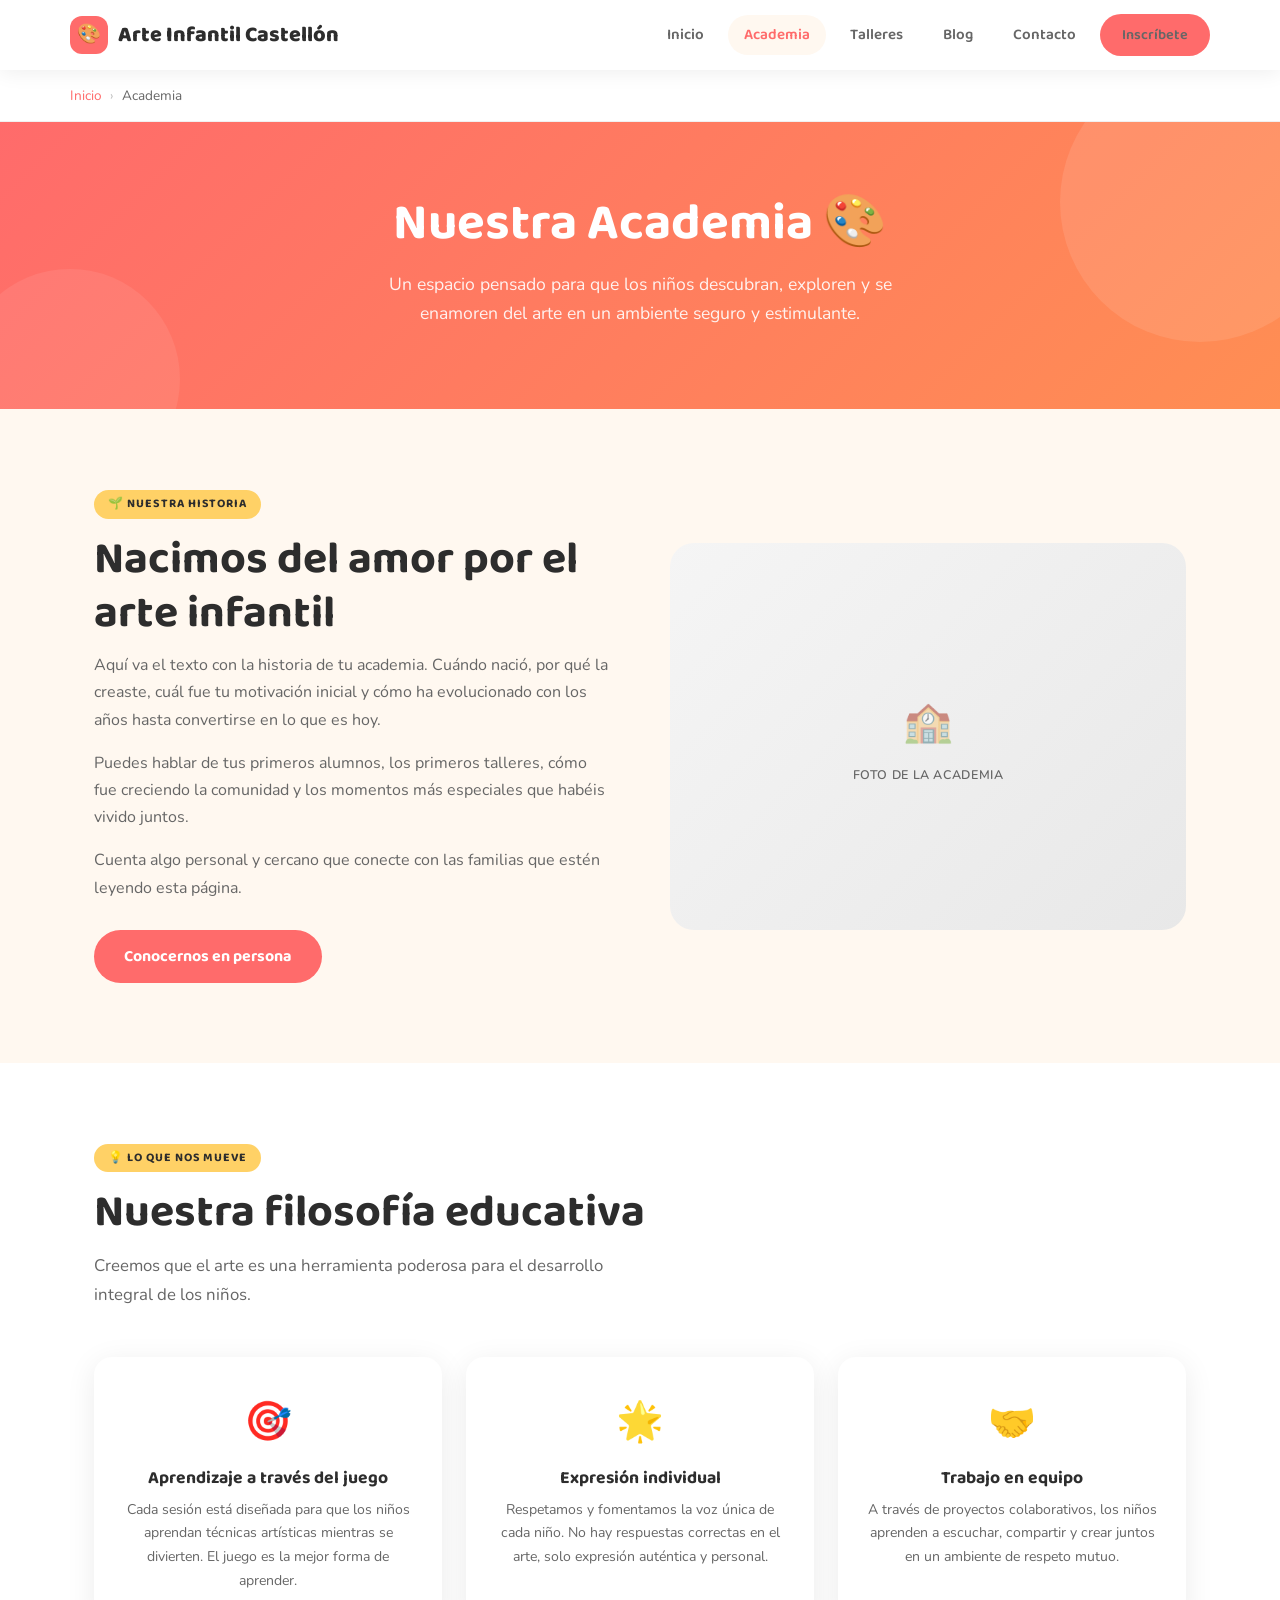
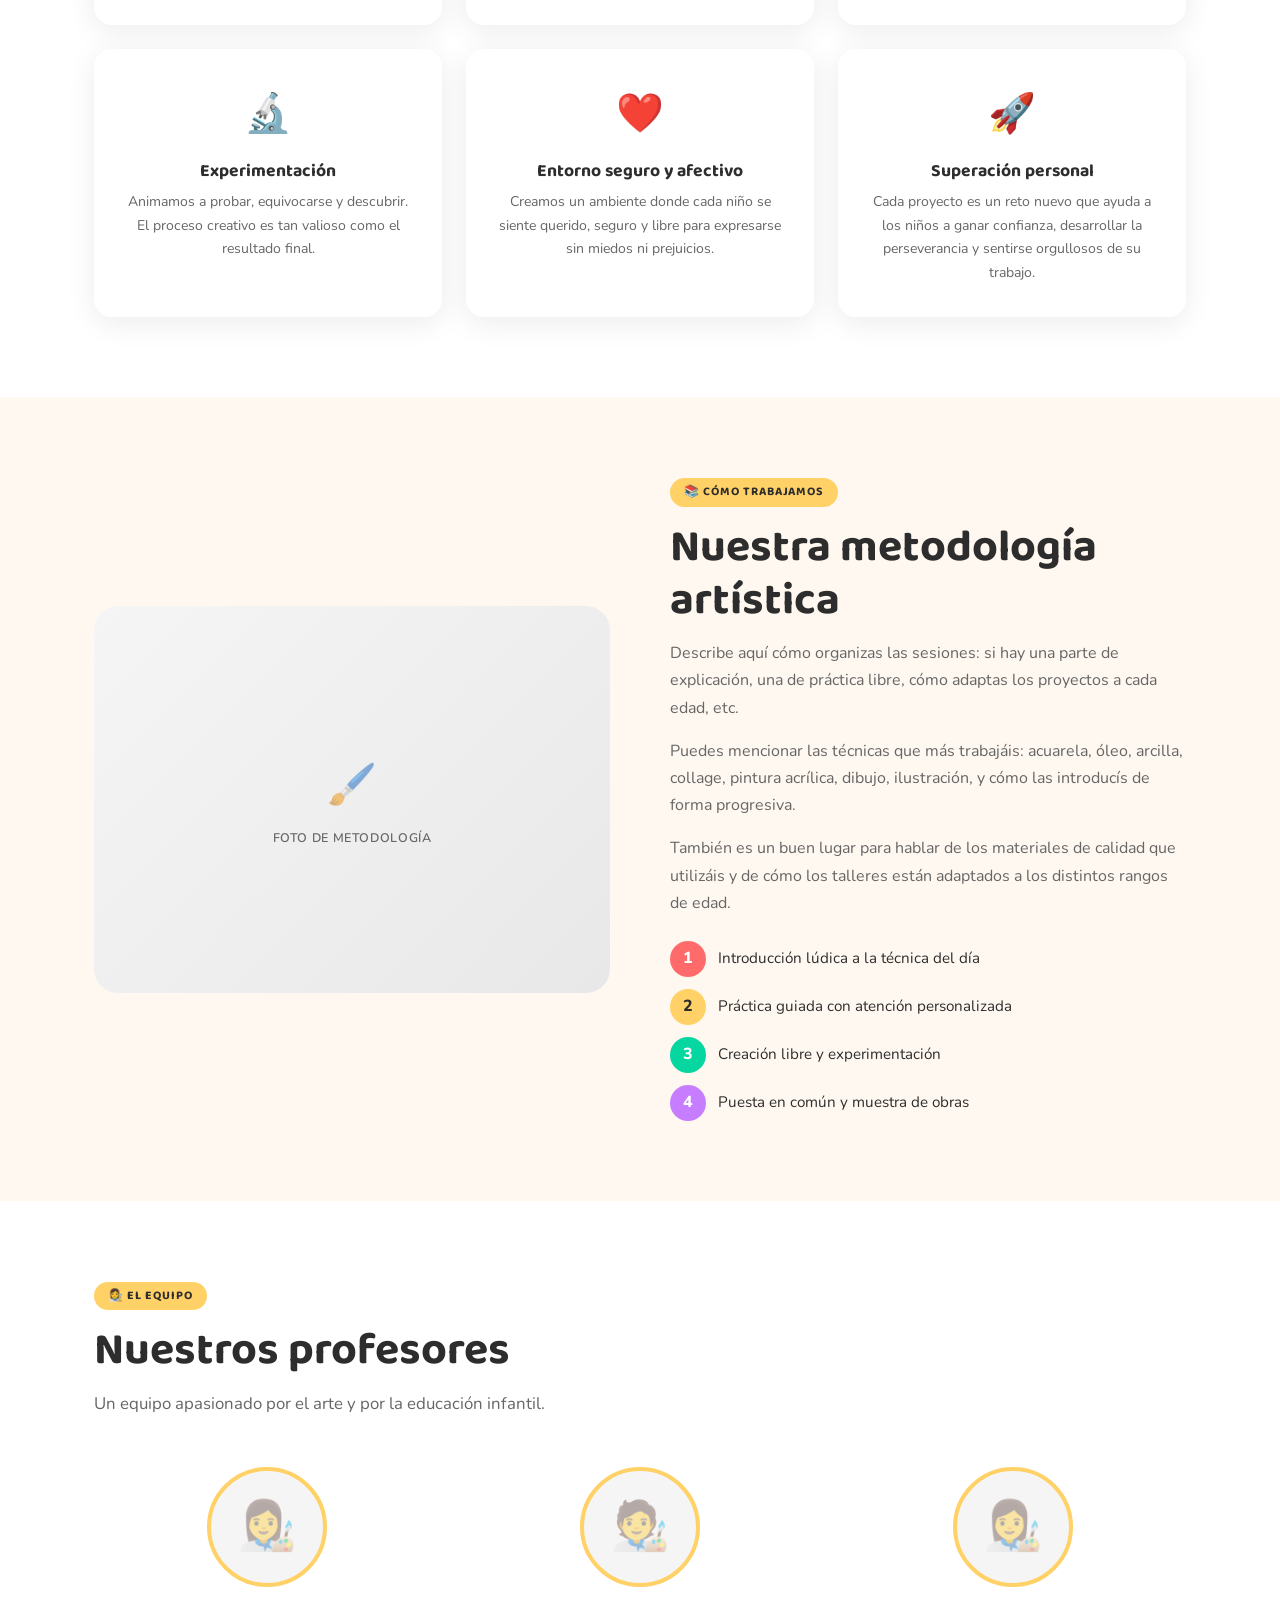
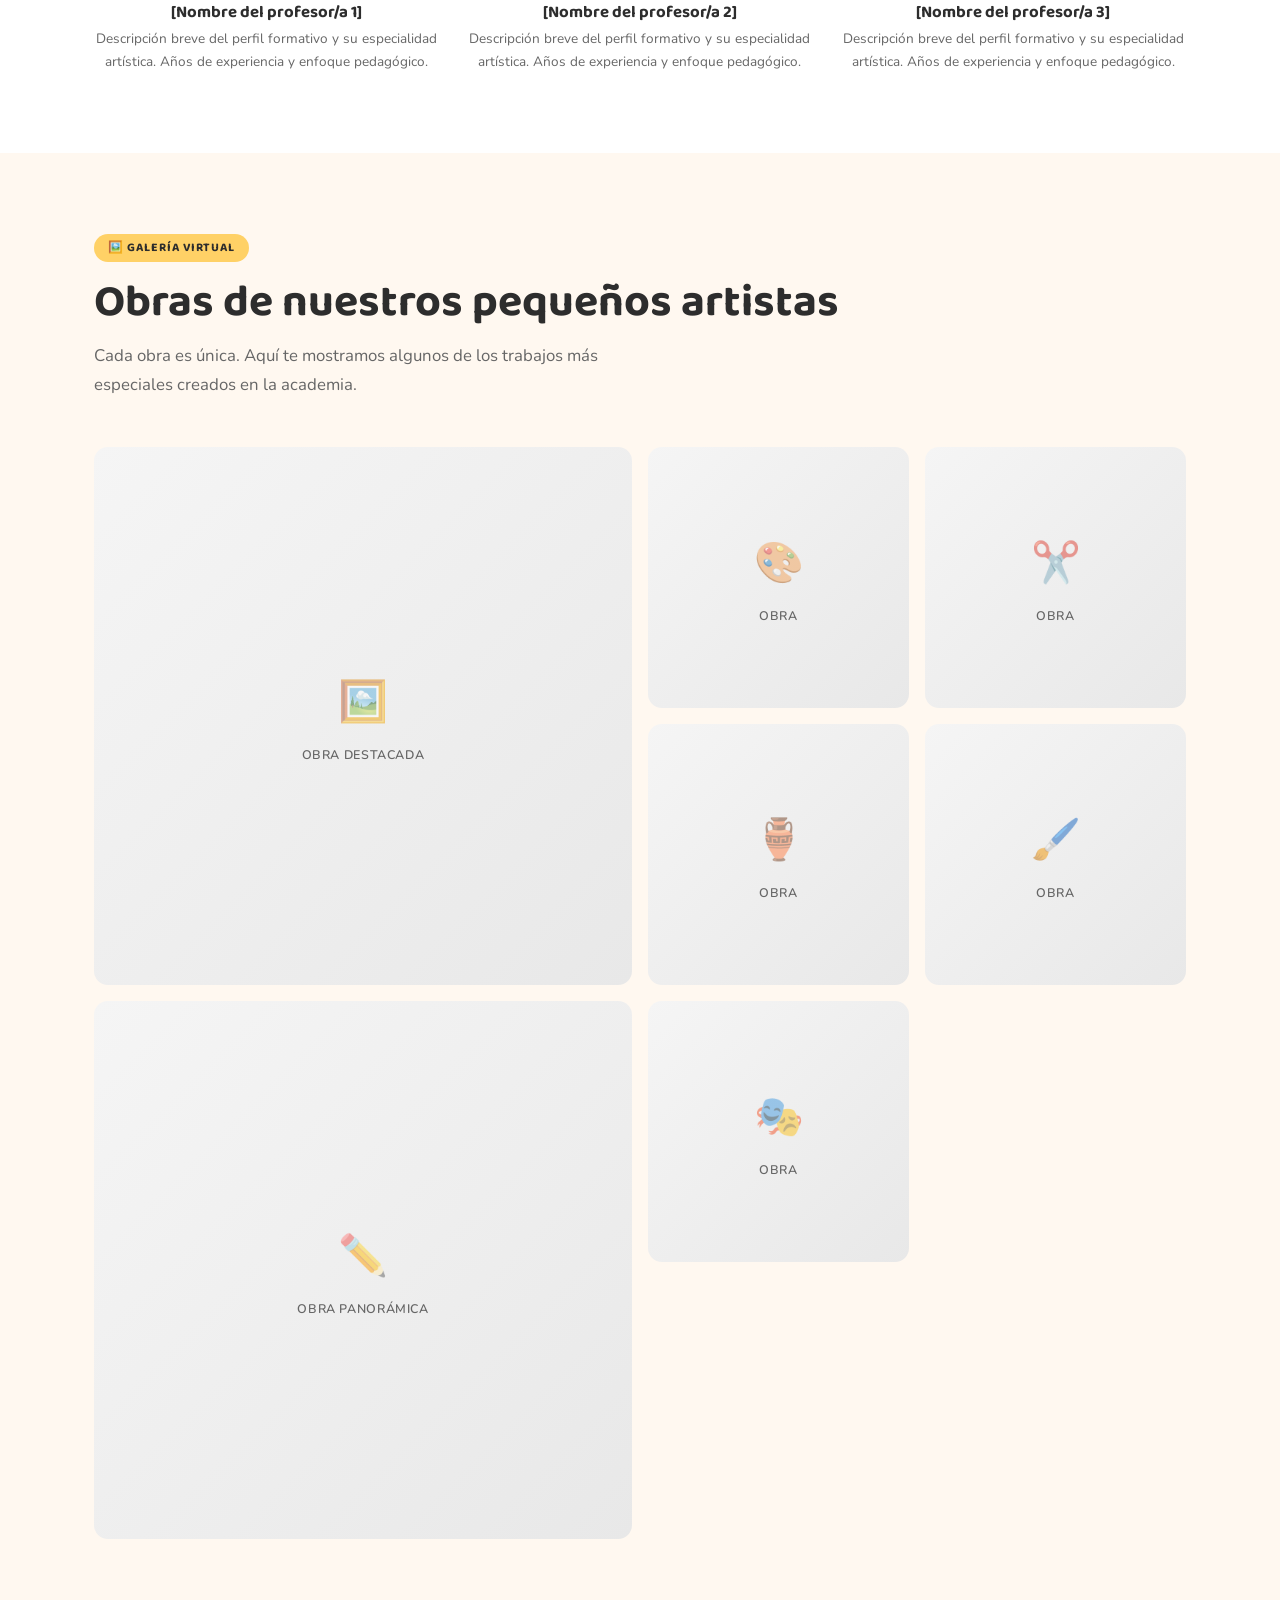
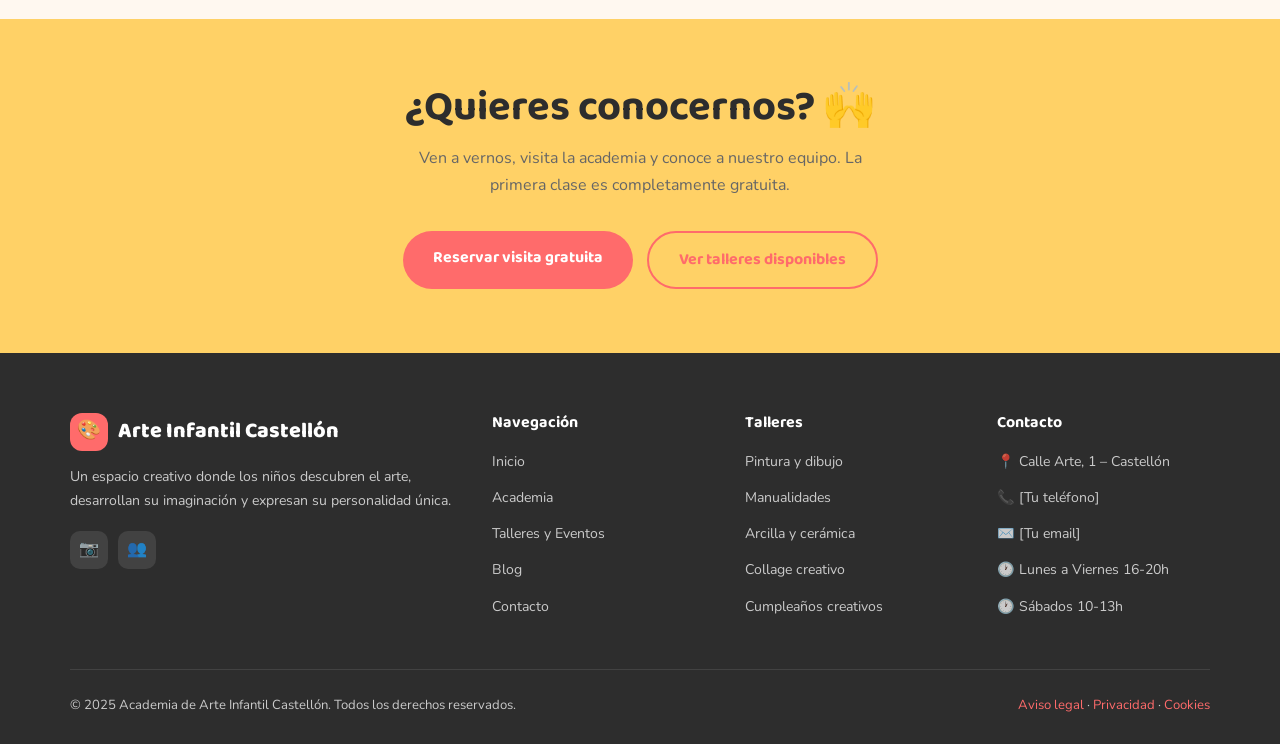
==== academia.html @ 34dccd37 "Primer commit" ====
<!DOCTYPE html>
<html lang="es">
<head>
  <meta charset="UTF-8" />
  <meta name="viewport" content="width=device-width, initial-scale=1.0" />
  <title>La Academia – Arte Infantil Castellón</title>
  <meta name="description" content="Conoce nuestra academia de arte infantil en Castellón. Historia, metodología, profesorado y galería de obras." />
  <link rel="stylesheet" href="styles.css" />
</head>
<body>

  <!-- ── NAVBAR ── -->
  <nav class="navbar">
    <div class="nav-inner">
      <a href="index.html" class="nav-logo">
        <div class="logo-icon">🎨</div>
        <span>Arte Infantil Castellón</span>
      </a>
      <ul class="nav-links" id="navLinks">
        <li><a href="index.html">Inicio</a></li>
        <li><a href="academia.html" class="active">Academia</a></li>
        <li><a href="talleres.html">Talleres</a></li>
        <li><a href="blog.html">Blog</a></li>
        <li><a href="contacto.html">Contacto</a></li>
        <li><a href="contacto.html" class="btn btn-primary">Inscríbete</a></li>
      </ul>
      <button class="nav-toggle" id="navToggle" aria-label="Abrir menú">
        <span></span><span></span><span></span>
      </button>
    </div>
  </nav>

  <!-- ── BREADCRUMBS ── -->
  <div class="breadcrumbs">
    <div class="breadcrumbs-inner">
      <a href="index.html">Inicio</a>
      <span class="sep">›</span>
      <span>Academia</span>
    </div>
  </div>

  <!-- ── PAGE HERO ── -->
  <section class="page-hero">
    <h1>Nuestra Academia 🎨</h1>
    <p>Un espacio pensado para que los niños descubran, exploren y se enamoren del arte en un ambiente seguro y estimulante.</p>
  </section>

  <!-- ── HISTORIA ── -->
  <section class="section">
    <div class="container">
      <div style="display:grid;grid-template-columns:1fr 1fr;gap:60px;align-items:center;">
        <div>
          <span class="tag">🌱 Nuestra historia</span>
          <h2 class="section-title">Nacimos del amor por el arte infantil</h2>
          <p style="color:var(--mid);margin-bottom:16px;">
            Aquí va el texto con la historia de tu academia. Cuándo nació, por qué la creaste, cuál fue tu motivación inicial y cómo ha evolucionado con los años hasta convertirse en lo que es hoy.
          </p>
          <p style="color:var(--mid);margin-bottom:16px;">
            Puedes hablar de tus primeros alumnos, los primeros talleres, cómo fue creciendo la comunidad y los momentos más especiales que habéis vivido juntos.
          </p>
          <p style="color:var(--mid);margin-bottom:28px;">
            Cuenta algo personal y cercano que conecte con las familias que estén leyendo esta página.
          </p>
          <a href="contacto.html" class="btn btn-primary">Conocernos en persona</a>
        </div>
        <div>
          <div style="border-radius:24px;overflow:hidden;aspect-ratio:4/3;">
            <div class="img-placeholder" style="min-height:100%;"><span class="ph-icon">🏫</span><p>Foto de la academia</p></div>
          </div>
        </div>
      </div>
    </div>
  </section>

  <!-- ── VALORES ── -->
  <section class="section" style="background:var(--white);">
    <div class="container">
      <span class="tag">💡 Lo que nos mueve</span>
      <h2 class="section-title">Nuestra filosofía educativa</h2>
      <p class="section-subtitle">Creemos que el arte es una herramienta poderosa para el desarrollo integral de los niños.</p>
      <div class="values-grid">
        <div class="value-card">
          <div class="value-icon">🎯</div>
          <h3>Aprendizaje a través del juego</h3>
          <p>Cada sesión está diseñada para que los niños aprendan técnicas artísticas mientras se divierten. El juego es la mejor forma de aprender.</p>
        </div>
        <div class="value-card">
          <div class="value-icon">🌟</div>
          <h3>Expresión individual</h3>
          <p>Respetamos y fomentamos la voz única de cada niño. No hay respuestas correctas en el arte, solo expresión auténtica y personal.</p>
        </div>
        <div class="value-card">
          <div class="value-icon">🤝</div>
          <h3>Trabajo en equipo</h3>
          <p>A través de proyectos colaborativos, los niños aprenden a escuchar, compartir y crear juntos en un ambiente de respeto mutuo.</p>
        </div>
        <div class="value-card">
          <div class="value-icon">🔬</div>
          <h3>Experimentación</h3>
          <p>Animamos a probar, equivocarse y descubrir. El proceso creativo es tan valioso como el resultado final.</p>
        </div>
        <div class="value-card">
          <div class="value-icon">❤️</div>
          <h3>Entorno seguro y afectivo</h3>
          <p>Creamos un ambiente donde cada niño se siente querido, seguro y libre para expresarse sin miedos ni prejuicios.</p>
        </div>
        <div class="value-card">
          <div class="value-icon">🚀</div>
          <h3>Superación personal</h3>
          <p>Cada proyecto es un reto nuevo que ayuda a los niños a ganar confianza, desarrollar la perseverancia y sentirse orgullosos de su trabajo.</p>
        </div>
      </div>
    </div>
  </section>

  <!-- ── METODOLOGÍA ── -->
  <section class="section">
    <div class="container">
      <div style="display:grid;grid-template-columns:1fr 1fr;gap:60px;align-items:center;">
        <div>
          <div style="border-radius:24px;overflow:hidden;aspect-ratio:4/3;">
            <div class="img-placeholder" style="min-height:100%;"><span class="ph-icon">🖌️</span><p>Foto de metodología</p></div>
          </div>
        </div>
        <div>
          <span class="tag">📚 Cómo trabajamos</span>
          <h2 class="section-title">Nuestra metodología artística</h2>
          <p style="color:var(--mid);margin-bottom:16px;">
            Describe aquí cómo organizas las sesiones: si hay una parte de explicación, una de práctica libre, cómo adaptas los proyectos a cada edad, etc.
          </p>
          <p style="color:var(--mid);margin-bottom:16px;">
            Puedes mencionar las técnicas que más trabajáis: acuarela, óleo, arcilla, collage, pintura acrílica, dibujo, ilustración, y cómo las introducís de forma progresiva.
          </p>
          <p style="color:var(--mid);margin-bottom:24px;">
            También es un buen lugar para hablar de los materiales de calidad que utilizáis y de cómo los talleres están adaptados a los distintos rangos de edad.
          </p>
          <div style="display:flex;flex-direction:column;gap:12px;">
            <div style="display:flex;align-items:center;gap:12px;">
              <span style="width:36px;height:36px;background:var(--coral);color:white;border-radius:50%;display:flex;align-items:center;justify-content:center;font-weight:800;flex-shrink:0;">1</span>
              <span style="font-size:0.95rem;">Introducción lúdica a la técnica del día</span>
            </div>
            <div style="display:flex;align-items:center;gap:12px;">
              <span style="width:36px;height:36px;background:var(--yellow);color:var(--dark);border-radius:50%;display:flex;align-items:center;justify-content:center;font-weight:800;flex-shrink:0;">2</span>
              <span style="font-size:0.95rem;">Práctica guiada con atención personalizada</span>
            </div>
            <div style="display:flex;align-items:center;gap:12px;">
              <span style="width:36px;height:36px;background:var(--mint);color:white;border-radius:50%;display:flex;align-items:center;justify-content:center;font-weight:800;flex-shrink:0;">3</span>
              <span style="font-size:0.95rem;">Creación libre y experimentación</span>
            </div>
            <div style="display:flex;align-items:center;gap:12px;">
              <span style="width:36px;height:36px;background:var(--lavender);color:white;border-radius:50%;display:flex;align-items:center;justify-content:center;font-weight:800;flex-shrink:0;">4</span>
              <span style="font-size:0.95rem;">Puesta en común y muestra de obras</span>
            </div>
          </div>
        </div>
      </div>
    </div>
  </section>

  <!-- ── PROFESORADO ── -->
  <section class="section" style="background:var(--white);">
    <div class="container">
      <span class="tag">👩‍🎨 El equipo</span>
      <h2 class="section-title">Nuestros profesores</h2>
      <p class="section-subtitle">Un equipo apasionado por el arte y por la educación infantil.</p>
      <div class="team-grid">
        <div class="team-card">
          <div class="team-avatar">
            <span class="ph-icon">👩‍🎨</span>
          </div>
          <h3>[Nombre del profesor/a 1]</h3>
          <p>Descripción breve del perfil formativo y su especialidad artística. Años de experiencia y enfoque pedagógico.</p>
        </div>
        <div class="team-card">
          <div class="team-avatar">
            <span class="ph-icon">🧑‍🎨</span>
          </div>
          <h3>[Nombre del profesor/a 2]</h3>
          <p>Descripción breve del perfil formativo y su especialidad artística. Años de experiencia y enfoque pedagógico.</p>
        </div>
        <div class="team-card">
          <div class="team-avatar">
            <span class="ph-icon">👩‍🎨</span>
          </div>
          <h3>[Nombre del profesor/a 3]</h3>
          <p>Descripción breve del perfil formativo y su especialidad artística. Años de experiencia y enfoque pedagógico.</p>
        </div>
      </div>
    </div>
  </section>

  <!-- ── GALERÍA ── -->
  <section class="section" id="galeria">
    <div class="container">
      <span class="tag">🖼️ Galería virtual</span>
      <h2 class="section-title">Obras de nuestros pequeños artistas</h2>
      <p class="section-subtitle">Cada obra es única. Aquí te mostramos algunos de los trabajos más especiales creados en la academia.</p>
      <div class="gallery-grid">
        <div class="gallery-item wide tall">
          <div class="img-placeholder" style="min-height:100%;"><span class="ph-icon">🖼️</span><p>Obra destacada</p></div>
        </div>
        <div class="gallery-item">
          <div class="img-placeholder" style="min-height:100%;"><span class="ph-icon">🎨</span><p>Obra</p></div>
        </div>
        <div class="gallery-item">
          <div class="img-placeholder" style="min-height:100%;"><span class="ph-icon">✂️</span><p>Obra</p></div>
        </div>
        <div class="gallery-item">
          <div class="img-placeholder" style="min-height:100%;"><span class="ph-icon">🏺</span><p>Obra</p></div>
        </div>
        <div class="gallery-item">
          <div class="img-placeholder" style="min-height:100%;"><span class="ph-icon">🖌️</span><p>Obra</p></div>
        </div>
        <div class="gallery-item wide">
          <div class="img-placeholder" style="min-height:100%;"><span class="ph-icon">✏️</span><p>Obra panorámica</p></div>
        </div>
        <div class="gallery-item">
          <div class="img-placeholder" style="min-height:100%;"><span class="ph-icon">🎭</span><p>Obra</p></div>
        </div>
      </div>
    </div>
  </section>

  <!-- ── CTA BAND ── -->
  <section class="cta-band">
    <div class="container">
      <h2>¿Quieres conocernos? 🙌</h2>
      <p>Ven a vernos, visita la academia y conoce a nuestro equipo. La primera clase es completamente gratuita.</p>
      <div class="btn-group">
        <a href="contacto.html" class="btn btn-primary">Reservar visita gratuita</a>
        <a href="talleres.html" class="btn btn-outline">Ver talleres disponibles</a>
      </div>
    </div>
  </section>

  <!-- ── FOOTER ── -->
  <footer>
    <div class="footer-grid">
      <div class="footer-brand">
        <a href="index.html" class="nav-logo">
          <div class="logo-icon">🎨</div>
          <span>Arte Infantil Castellón</span>
        </a>
        <p>Un espacio creativo donde los niños descubren el arte, desarrollan su imaginación y expresan su personalidad única.</p>
        <div class="social-row">
          <a href="#" class="social-btn" aria-label="Instagram">📷</a>
          <a href="#" class="social-btn" aria-label="Facebook">👥</a>
        </div>
      </div>
      <div>
        <h5>Navegación</h5>
        <ul>
          <li><a href="index.html">Inicio</a></li>
          <li><a href="academia.html">Academia</a></li>
          <li><a href="talleres.html">Talleres y Eventos</a></li>
          <li><a href="blog.html">Blog</a></li>
          <li><a href="contacto.html">Contacto</a></li>
        </ul>
      </div>
      <div>
        <h5>Talleres</h5>
        <ul>
          <li><a href="talleres.html">Pintura y dibujo</a></li>
          <li><a href="talleres.html">Manualidades</a></li>
          <li><a href="talleres.html">Arcilla y cerámica</a></li>
          <li><a href="talleres.html">Collage creativo</a></li>
          <li><a href="talleres.html">Cumpleaños creativos</a></li>
        </ul>
      </div>
      <div>
        <h5>Contacto</h5>
        <ul>
          <li><a href="#">📍 Calle Arte, 1 – Castellón</a></li>
          <li><a href="#">📞 [Tu teléfono]</a></li>
          <li><a href="#">✉️ [Tu email]</a></li>
          <li><a href="#">🕐 Lunes a Viernes 16-20h</a></li>
          <li><a href="#">🕐 Sábados 10-13h</a></li>
        </ul>
      </div>
    </div>
    <div class="footer-bottom">
      <span>© 2025 Academia de Arte Infantil Castellón. Todos los derechos reservados.</span>
      <span>
        <a href="#">Aviso legal</a> ·
        <a href="#">Privacidad</a> ·
        <a href="#">Cookies</a>
      </span>
    </div>
  </footer>

  <!-- ── SCROLL TO TOP ── -->
  <button id="scrollTop" aria-label="Volver arriba">↑</button>

  <script>
    document.getElementById('navToggle').addEventListener('click', function() {
      document.getElementById('navLinks').classList.toggle('open');
    });
    const scrollBtn = document.getElementById('scrollTop');
    window.addEventListener('scroll', () => scrollBtn.classList.toggle('visible', window.scrollY > 400));
    scrollBtn.addEventListener('click', () => window.scrollTo({ top: 0, behavior: 'smooth' }));
  </script>
</body>
</html>
---- styles.css ----
/* =============================================
   ACADEMIA DE ARTE INFANTIL – CASTELLÓN
   styles.css
   ============================================= */

@import url('https://fonts.googleapis.com/css2?family=Baloo+2:wght@400;500;600;700;800&family=Nunito:wght@300;400;600;700&display=swap');

/* ── Variables ── */
:root {
  --coral:    #FF6B6B;
  --yellow:   #FFD166;
  --mint:     #06D6A0;
  --sky:      #4ECDC4;
  --lavender: #C77DFF;
  --sand:     #FFF8F0;
  --white:    #FFFFFF;
  --dark:     #2D2D2D;
  --mid:      #666666;
  --light:    #F5F5F5;
  --radius:   18px;
  --shadow:   0 6px 30px rgba(0,0,0,0.08);
  --shadow-hover: 0 12px 40px rgba(0,0,0,0.14);
  --transition: 0.3s cubic-bezier(0.25, 0.8, 0.25, 1);
}

/* ── Reset & Base ── */
*, *::before, *::after { box-sizing: border-box; margin: 0; padding: 0; }

html { scroll-behavior: smooth; }

body {
  font-family: 'Nunito', sans-serif;
  background-color: var(--sand);
  color: var(--dark);
  line-height: 1.7;
  overflow-x: hidden;
}

h1, h2, h3, h4, h5 {
  font-family: 'Baloo 2', cursive;
  line-height: 1.2;
}

a { text-decoration: none; color: inherit; }
img { display: block; width: 100%; height: 100%; object-fit: cover; }
ul { list-style: none; }

/* ── Utility ── */
.container {
  max-width: 1140px;
  margin: 0 auto;
  padding: 0 24px;
}

.section { padding: 80px 0; }

.section-title {
  font-size: clamp(1.8rem, 4vw, 2.8rem);
  color: var(--dark);
  margin-bottom: 12px;
}

.section-subtitle {
  font-size: 1.05rem;
  color: var(--mid);
  margin-bottom: 48px;
  max-width: 560px;
}

.tag {
  display: inline-block;
  background: var(--yellow);
  color: var(--dark);
  font-family: 'Baloo 2', cursive;
  font-size: 0.75rem;
  font-weight: 700;
  letter-spacing: 0.08em;
  text-transform: uppercase;
  padding: 4px 14px;
  border-radius: 999px;
  margin-bottom: 14px;
}

/* ── Buttons ── */
.btn {
  display: inline-block;
  font-family: 'Baloo 2', cursive;
  font-weight: 700;
  font-size: 1rem;
  padding: 13px 30px;
  border-radius: 999px;
  border: none;
  cursor: pointer;
  transition: transform var(--transition), box-shadow var(--transition);
  text-align: center;
}
.btn:hover { transform: translateY(-3px); box-shadow: var(--shadow-hover); }
.btn:active { transform: translateY(0); }

.btn-primary   { background: var(--coral);    color: var(--white); }
.btn-secondary { background: var(--yellow);   color: var(--dark);  }
.btn-mint      { background: var(--mint);     color: var(--white); }
.btn-outline {
  background: transparent;
  color: var(--coral);
  border: 2.5px solid var(--coral);
}
.btn-outline:hover { background: var(--coral); color: var(--white); }

/* ── Navbar ── */
.navbar {
  position: sticky;
  top: 0;
  z-index: 1000;
  background: var(--white);
  box-shadow: 0 2px 20px rgba(0,0,0,0.07);
  padding: 0 24px;
}

.nav-inner {
  max-width: 1140px;
  margin: 0 auto;
  display: flex;
  align-items: center;
  justify-content: space-between;
  height: 70px;
}

.nav-logo {
  display: flex;
  align-items: center;
  gap: 10px;
  font-family: 'Baloo 2', cursive;
  font-size: 1.35rem;
  font-weight: 800;
  color: var(--dark);
}

.nav-logo .logo-icon {
  width: 38px;
  height: 38px;
  background: var(--coral);
  border-radius: 12px;
  display: flex;
  align-items: center;
  justify-content: center;
  font-size: 1.2rem;
  flex-shrink: 0;
}

.nav-links {
  display: flex;
  align-items: center;
  gap: 8px;
}

.nav-links a {
  font-family: 'Baloo 2', cursive;
  font-weight: 600;
  font-size: 0.95rem;
  color: var(--mid);
  padding: 8px 16px;
  border-radius: 999px;
  transition: background var(--transition), color var(--transition);
}

.nav-links a:hover,
.nav-links a.active {
  background: var(--sand);
  color: var(--coral);
}

.nav-links .btn { padding: 9px 22px; font-size: 0.9rem; }

.nav-toggle {
  display: none;
  background: none;
  border: none;
  cursor: pointer;
  flex-direction: column;
  gap: 5px;
}
.nav-toggle span {
  display: block;
  width: 26px;
  height: 3px;
  background: var(--dark);
  border-radius: 3px;
  transition: all 0.3s;
}

/* ── Hero ── */
.hero {
  min-height: calc(100vh - 70px);
  display: flex;
  align-items: center;
  padding: 60px 24px;
  position: relative;
  overflow: hidden;
}

.hero::before {
  content: '';
  position: absolute;
  top: -120px; right: -120px;
  width: 500px; height: 500px;
  background: radial-gradient(circle, var(--yellow) 0%, transparent 70%);
  opacity: 0.35;
  border-radius: 50%;
  pointer-events: none;
}
.hero::after {
  content: '';
  position: absolute;
  bottom: -100px; left: -80px;
  width: 380px; height: 380px;
  background: radial-gradient(circle, var(--mint) 0%, transparent 70%);
  opacity: 0.25;
  border-radius: 50%;
  pointer-events: none;
}

.hero-inner {
  max-width: 1140px;
  margin: 0 auto;
  display: grid;
  grid-template-columns: 1fr 1fr;
  gap: 60px;
  align-items: center;
  width: 100%;
  position: relative;
  z-index: 1;
}

.hero-text .tag { background: var(--lavender); color: var(--white); }

.hero-title {
  font-size: clamp(2.4rem, 5.5vw, 4rem);
  color: var(--dark);
  margin-bottom: 20px;
  line-height: 1.15;
}

.hero-title span { color: var(--coral); }

.hero-desc {
  font-size: 1.1rem;
  color: var(--mid);
  margin-bottom: 36px;
  max-width: 480px;
}

.hero-ctas { display: flex; gap: 14px; flex-wrap: wrap; }

.hero-stats {
  display: flex;
  gap: 28px;
  margin-top: 48px;
  flex-wrap: wrap;
}
.stat { text-align: center; }
.stat-number {
  font-family: 'Baloo 2', cursive;
  font-size: 2rem;
  font-weight: 800;
  color: var(--coral);
}
.stat-label {
  font-size: 0.8rem;
  color: var(--mid);
  text-transform: uppercase;
  letter-spacing: 0.06em;
}

.hero-image {
  position: relative;
}
.hero-img-main {
  border-radius: 30px;
  overflow: hidden;
  aspect-ratio: 4/3;
  box-shadow: var(--shadow-hover);
  background: var(--light);
}
.hero-img-badge {
  position: absolute;
  bottom: -18px;
  left: -18px;
  background: var(--yellow);
  border-radius: 20px;
  padding: 14px 20px;
  box-shadow: var(--shadow);
  font-family: 'Baloo 2', cursive;
  font-weight: 700;
  font-size: 0.9rem;
  color: var(--dark);
  display: flex;
  align-items: center;
  gap: 8px;
}
.hero-img-badge span.emoji { font-size: 1.4rem; }

/* ── Slider ── */
.slider-wrap {
  position: relative;
  overflow: hidden;
  border-radius: var(--radius);
  aspect-ratio: 4/3;
  background: var(--light);
}
.slides { display: flex; transition: transform 0.5s ease; height: 100%; }
.slide  { min-width: 100%; height: 100%; background: var(--light); }
.slide img { width: 100%; height: 100%; object-fit: cover; }

.slide-placeholder {
  width: 100%; height: 100%;
  display: flex; flex-direction: column;
  align-items: center; justify-content: center;
  font-family: 'Baloo 2', cursive;
  font-size: 1rem;
  color: var(--mid);
  gap: 8px;
}
.slide-placeholder .ph-icon { font-size: 2.5rem; }

.slider-btn {
  position: absolute;
  top: 50%; transform: translateY(-50%);
  background: var(--white);
  border: none;
  width: 40px; height: 40px;
  border-radius: 50%;
  font-size: 1.1rem;
  cursor: pointer;
  box-shadow: var(--shadow);
  transition: background var(--transition);
  z-index: 5;
}
.slider-btn:hover { background: var(--coral); color: var(--white); }
.slider-btn.prev { left: 12px; }
.slider-btn.next { right: 12px; }

.slider-dots {
  display: flex;
  justify-content: center;
  gap: 8px;
  margin-top: 14px;
}
.dot {
  width: 10px; height: 10px;
  background: var(--light);
  border-radius: 50%;
  cursor: pointer;
  border: 2px solid var(--coral);
  transition: background var(--transition);
}
.dot.active { background: var(--coral); }

/* ── Cards ── */
.cards-grid {
  display: grid;
  gap: 24px;
}
.cards-grid-3 { grid-template-columns: repeat(3, 1fr); }
.cards-grid-4 { grid-template-columns: repeat(4, 1fr); }
.cards-grid-2 { grid-template-columns: repeat(2, 1fr); }

.card {
  background: var(--white);
  border-radius: var(--radius);
  overflow: hidden;
  box-shadow: var(--shadow);
  transition: transform var(--transition), box-shadow var(--transition);
}
.card:hover { transform: translateY(-6px); box-shadow: var(--shadow-hover); }

.card-img {
  aspect-ratio: 4/3;
  overflow: hidden;
  background: var(--light);
  display: flex;
  align-items: center;
  justify-content: center;
}

.img-placeholder {
  width: 100%;
  height: 100%;
  background: linear-gradient(135deg, var(--light) 0%, #e8e8e8 100%);
  display: flex;
  flex-direction: column;
  align-items: center;
  justify-content: center;
  gap: 8px;
  min-height: 180px;
}
.img-placeholder .ph-icon { font-size: 2.5rem; opacity: 0.5; }
.img-placeholder p { font-size: 0.78rem; color: var(--mid); font-weight: 600; letter-spacing: 0.05em; text-transform: uppercase; }

.card-body { padding: 22px; }
.card-body h3 { font-size: 1.15rem; margin-bottom: 8px; }
.card-body p  { font-size: 0.9rem; color: var(--mid); margin-bottom: 14px; }

.card-meta {
  display: flex;
  gap: 12px;
  flex-wrap: wrap;
  font-size: 0.82rem;
  color: var(--mid);
  margin-bottom: 18px;
}
.card-meta span { display: flex; align-items: center; gap: 4px; }

/* ── Features strip ── */
.features-strip {
  background: var(--coral);
  padding: 48px 24px;
}
.features-grid {
  display: grid;
  grid-template-columns: repeat(4, 1fr);
  gap: 32px;
  max-width: 1140px;
  margin: 0 auto;
}
.feature-item { text-align: center; color: var(--white); }
.feature-icon { font-size: 2.4rem; margin-bottom: 10px; }
.feature-item h4 { font-family: 'Baloo 2', cursive; font-size: 1rem; margin-bottom: 6px; }
.feature-item p  { font-size: 0.85rem; opacity: 0.85; }

/* ── Workshops section ── */
.ws-card {
  background: var(--white);
  border-radius: var(--radius);
  overflow: hidden;
  box-shadow: var(--shadow);
  display: flex;
  gap: 0;
  transition: transform var(--transition), box-shadow var(--transition);
}
.ws-card:hover { transform: translateY(-4px); box-shadow: var(--shadow-hover); }
.ws-card-color {
  width: 8px;
  flex-shrink: 0;
}
.ws-card-body { padding: 22px 24px; flex: 1; }
.ws-card-body h3 { font-size: 1.1rem; margin-bottom: 6px; }
.ws-card-body p  { font-size: 0.88rem; color: var(--mid); margin-bottom: 14px; }
.ws-badge {
  display: inline-block;
  background: var(--sand);
  border-radius: 999px;
  padding: 3px 12px;
  font-size: 0.78rem;
  font-weight: 700;
  margin-right: 6px;
  margin-bottom: 6px;
}

/* ── Birthday section ── */
.birthday-section {
  background: linear-gradient(135deg, var(--lavender) 0%, #a855f7 100%);
  border-radius: 30px;
  padding: 60px;
  color: var(--white);
  display: grid;
  grid-template-columns: 1fr 1fr;
  gap: 48px;
  align-items: center;
}
.birthday-section h2 { font-size: 2.2rem; margin-bottom: 16px; }
.birthday-section p  { opacity: 0.9; margin-bottom: 24px; }
.birthday-list { margin: 20px 0 28px; }
.birthday-list li {
  display: flex; align-items: center; gap: 10px;
  margin-bottom: 10px;
  font-size: 0.95rem;
}
.birthday-list li::before { content: '✦'; color: var(--yellow); }
.birthday-img {
  border-radius: 24px;
  overflow: hidden;
  aspect-ratio: 1;
  background: rgba(255,255,255,0.15);
}

/* ── Blog ── */
.blog-card { border-radius: var(--radius); overflow: hidden; background: var(--white); box-shadow: var(--shadow); transition: transform var(--transition), box-shadow var(--transition); }
.blog-card:hover { transform: translateY(-6px); box-shadow: var(--shadow-hover); }
.blog-card-img { aspect-ratio: 16/9; overflow: hidden; }
.blog-card-body { padding: 24px; }
.blog-card-body .tag { margin-bottom: 10px; }
.blog-card-body h3 { font-size: 1.1rem; margin-bottom: 10px; }
.blog-card-body p  { font-size: 0.88rem; color: var(--mid); margin-bottom: 16px; }
.blog-date { font-size: 0.78rem; color: var(--mid); }
.read-more {
  font-family: 'Baloo 2', cursive;
  font-weight: 700;
  font-size: 0.88rem;
  color: var(--coral);
  display: inline-flex; align-items: center; gap: 5px;
}
.read-more:hover { gap: 9px; }

/* ── Blog single page ── */
.blog-hero { padding: 60px 24px 40px; }
.blog-hero-inner { max-width: 800px; margin: 0 auto; }
.blog-hero h1 { font-size: clamp(1.8rem, 4vw, 2.8rem); margin: 12px 0 20px; }
.blog-cover { border-radius: 20px; overflow: hidden; aspect-ratio: 16/6; margin: 32px 0; }
.blog-content { max-width: 800px; margin: 0 auto; padding: 0 24px; }
.blog-content h2 { font-size: 1.5rem; margin: 32px 0 12px; }
.blog-content h3 { font-size: 1.2rem; margin: 24px 0 10px; }
.blog-content p  { margin-bottom: 16px; color: var(--mid); }
.blog-content ul { margin: 12px 0 20px 20px; color: var(--mid); }
.blog-content ul li { margin-bottom: 6px; list-style: disc; }

/* ── Page hero (inner pages) ── */
.page-hero {
  background: linear-gradient(135deg, var(--coral) 0%, #ff8e53 100%);
  color: var(--white);
  padding: 72px 24px 80px;
  text-align: center;
  position: relative;
  overflow: hidden;
}
.page-hero::before {
  content: '';
  position: absolute;
  top: -60px; right: -60px;
  width: 280px; height: 280px;
  background: rgba(255,255,255,0.1);
  border-radius: 50%;
}
.page-hero::after {
  content: '';
  position: absolute;
  bottom: -80px; left: -40px;
  width: 220px; height: 220px;
  background: rgba(255,255,255,0.08);
  border-radius: 50%;
}
.page-hero h1 { font-size: clamp(2rem, 5vw, 3.2rem); margin-bottom: 14px; position: relative; z-index: 1; }
.page-hero p  { font-size: 1.1rem; opacity: 0.9; max-width: 540px; margin: 0 auto; position: relative; z-index: 1; }

/* ── Breadcrumbs ── */
.breadcrumbs {
  padding: 14px 24px;
  background: var(--white);
  border-bottom: 1px solid rgba(0,0,0,0.06);
}
.breadcrumbs-inner {
  max-width: 1140px;
  margin: 0 auto;
  display: flex;
  align-items: center;
  gap: 8px;
  font-size: 0.85rem;
  color: var(--mid);
}
.breadcrumbs-inner a { color: var(--coral); }
.breadcrumbs-inner a:hover { text-decoration: underline; }
.breadcrumbs-inner span.sep { opacity: 0.4; }

/* ── Team ── */
.team-grid { display: grid; grid-template-columns: repeat(3, 1fr); gap: 28px; }
.team-card { text-align: center; }
.team-avatar {
  width: 120px; height: 120px;
  border-radius: 50%;
  overflow: hidden;
  margin: 0 auto 16px;
  border: 4px solid var(--yellow);
  background: var(--light);
  display: flex; align-items: center; justify-content: center;
}
.team-avatar .ph-icon { font-size: 3rem; opacity: 0.4; }
.team-card h3 { font-size: 1.05rem; margin-bottom: 4px; }
.team-card p  { font-size: 0.85rem; color: var(--mid); }

/* ── Gallery ── */
.gallery-grid {
  display: grid;
  grid-template-columns: repeat(4, 1fr);
  gap: 16px;
}
.gallery-item {
  border-radius: 14px;
  overflow: hidden;
  aspect-ratio: 1;
  background: var(--light);
  cursor: pointer;
  transition: transform var(--transition);
}
.gallery-item:hover { transform: scale(1.03); }
.gallery-item.wide  { grid-column: span 2; }
.gallery-item.tall  { grid-row: span 2; }

/* ── Values ── */
.values-grid { display: grid; grid-template-columns: repeat(3, 1fr); gap: 24px; }
.value-card {
  background: var(--white);
  border-radius: var(--radius);
  padding: 32px 28px;
  box-shadow: var(--shadow);
  text-align: center;
}
.value-icon { font-size: 2.4rem; margin-bottom: 14px; }
.value-card h3 { font-size: 1.1rem; margin-bottom: 8px; }
.value-card p  { font-size: 0.88rem; color: var(--mid); }

/* ── Contact ── */
.contact-grid { display: grid; grid-template-columns: 1fr 1.4fr; gap: 48px; align-items: start; }
.contact-info h2 { font-size: 1.8rem; margin-bottom: 16px; }
.contact-info p  { color: var(--mid); margin-bottom: 28px; }
.contact-item {
  display: flex; align-items: flex-start; gap: 14px;
  margin-bottom: 20px;
}
.contact-icon {
  width: 44px; height: 44px;
  background: var(--coral);
  color: var(--white);
  border-radius: 12px;
  display: flex; align-items: center; justify-content: center;
  font-size: 1.1rem;
  flex-shrink: 0;
}
.contact-item strong { display: block; font-family: 'Baloo 2', cursive; font-size: 0.85rem; margin-bottom: 2px; }
.contact-item span   { font-size: 0.9rem; color: var(--mid); }

.map-placeholder {
  background: var(--light);
  border-radius: var(--radius);
  height: 260px;
  display: flex; align-items: center; justify-content: center;
  flex-direction: column; gap: 8px;
  margin-top: 28px;
  font-size: 0.85rem; color: var(--mid);
}
.map-placeholder .ph-icon { font-size: 2.2rem; opacity: 0.4; }

/* ── Form ── */
.form-card {
  background: var(--white);
  border-radius: var(--radius);
  padding: 40px;
  box-shadow: var(--shadow);
}
.form-card h3 { font-size: 1.4rem; margin-bottom: 24px; }

.form-group { margin-bottom: 18px; }
.form-row { display: grid; grid-template-columns: 1fr 1fr; gap: 18px; }
.form-group label {
  display: block;
  font-size: 0.82rem;
  font-weight: 700;
  color: var(--dark);
  margin-bottom: 6px;
  letter-spacing: 0.04em;
  text-transform: uppercase;
}
.form-group input,
.form-group select,
.form-group textarea {
  width: 100%;
  padding: 12px 16px;
  border: 2px solid transparent;
  background: var(--sand);
  border-radius: 12px;
  font-family: 'Nunito', sans-serif;
  font-size: 0.95rem;
  color: var(--dark);
  transition: border-color var(--transition);
  outline: none;
}
.form-group input:focus,
.form-group select:focus,
.form-group textarea:focus { border-color: var(--coral); background: var(--white); }
.form-group textarea { resize: vertical; min-height: 120px; }

.form-note { font-size: 0.78rem; color: var(--mid); margin-top: 8px; }

/* ── Instagram feed placeholder ── */
.ig-grid { display: grid; grid-template-columns: repeat(6, 1fr); gap: 10px; }
.ig-item {
  aspect-ratio: 1;
  background: var(--light);
  border-radius: 12px;
  overflow: hidden;
  cursor: pointer;
  position: relative;
  transition: transform var(--transition);
}
.ig-item:hover { transform: scale(1.04); }
.ig-item .ph-icon { font-size: 1.6rem; opacity: 0.3; }
.ig-item-inner {
  width: 100%; height: 100%;
  display: flex; align-items: center; justify-content: center;
  font-size: 0.7rem; color: var(--mid); flex-direction: column; gap: 4px;
}

/* ── CTA band ── */
.cta-band {
  background: var(--yellow);
  padding: 64px 24px;
  text-align: center;
}
.cta-band h2 { font-size: clamp(1.8rem, 4vw, 2.6rem); margin-bottom: 12px; color: var(--dark); }
.cta-band p  { font-size: 1rem; color: var(--mid); margin-bottom: 32px; max-width: 480px; margin-left: auto; margin-right: auto; }
.cta-band .btn-group { display: flex; gap: 14px; justify-content: center; flex-wrap: wrap; }

/* ── Footer ── */
footer {
  background: var(--dark);
  color: rgba(255,255,255,0.75);
  padding: 60px 24px 28px;
}
.footer-grid {
  max-width: 1140px;
  margin: 0 auto 40px;
  display: grid;
  grid-template-columns: 1.8fr 1fr 1fr 1fr;
  gap: 40px;
}
.footer-brand .nav-logo { color: var(--white); margin-bottom: 14px; }
.footer-brand .nav-logo .logo-icon { background: var(--coral); }
.footer-brand p { font-size: 0.88rem; line-height: 1.7; }
footer h5 {
  font-family: 'Baloo 2', cursive;
  font-size: 1rem;
  color: var(--white);
  margin-bottom: 16px;
}
footer ul li { margin-bottom: 9px; }
footer ul li a { font-size: 0.88rem; transition: color var(--transition); }
footer ul li a:hover { color: var(--coral); }

.social-row { display: flex; gap: 10px; margin-top: 18px; }
.social-btn {
  width: 38px; height: 38px;
  border-radius: 10px;
  background: rgba(255,255,255,0.1);
  display: flex; align-items: center; justify-content: center;
  font-size: 1rem;
  transition: background var(--transition);
  cursor: pointer;
}
.social-btn:hover { background: var(--coral); }

.footer-bottom {
  max-width: 1140px;
  margin: 0 auto;
  border-top: 1px solid rgba(255,255,255,0.1);
  padding-top: 24px;
  display: flex;
  justify-content: space-between;
  align-items: center;
  font-size: 0.82rem;
  flex-wrap: wrap;
  gap: 12px;
}
.footer-bottom a { color: var(--coral); }

/* ── Scroll to top ── */
#scrollTop {
  position: fixed;
  bottom: 32px;
  right: 32px;
  width: 48px; height: 48px;
  background: var(--coral);
  color: var(--white);
  border: none;
  border-radius: 50%;
  font-size: 1.3rem;
  cursor: pointer;
  box-shadow: 0 4px 20px rgba(255,107,107,0.45);
  display: flex; align-items: center; justify-content: center;
  opacity: 0;
  pointer-events: none;
  transition: opacity 0.3s, transform 0.3s;
  z-index: 999;
}
#scrollTop.visible { opacity: 1; pointer-events: all; }
#scrollTop:hover { transform: translateY(-4px); }

/* ── Tabs ── */
.tabs { display: flex; gap: 10px; margin-bottom: 36px; flex-wrap: wrap; }
.tab-btn {
  font-family: 'Baloo 2', cursive;
  font-size: 0.9rem;
  font-weight: 700;
  padding: 9px 22px;
  border-radius: 999px;
  border: 2.5px solid var(--coral);
  background: transparent;
  color: var(--coral);
  cursor: pointer;
  transition: all var(--transition);
}
.tab-btn.active, .tab-btn:hover {
  background: var(--coral);
  color: var(--white);
}
.tab-content { display: none; }
.tab-content.active { display: block; }

/* ── Pill accent colors ── */
.accent-coral    { background: #ffe8e8; color: #d94f4f; }
.accent-yellow   { background: #fff5d6; color: #a07800; }
.accent-mint     { background: #d6faf2; color: #048a66; }
.accent-lavender { background: #f3e8ff; color: #7c3aed; }
.accent-sky      { background: #e0fafa; color: #0e7c7b; }

/* ── Responsive ── */
@media (max-width: 1024px) {
  .cards-grid-4 { grid-template-columns: repeat(2, 1fr); }
  .features-grid { grid-template-columns: repeat(2, 1fr); }
  .footer-grid  { grid-template-columns: 1fr 1fr; }
  .gallery-grid { grid-template-columns: repeat(3, 1fr); }
  .ig-grid      { grid-template-columns: repeat(4, 1fr); }
  .birthday-section { grid-template-columns: 1fr; padding: 40px; }
  .birthday-img { display: none; }
}

@media (max-width: 768px) {
  .hero-inner    { grid-template-columns: 1fr; }
  .hero-image    { display: none; }
  .cards-grid-3  { grid-template-columns: 1fr; }
  .cards-grid-2  { grid-template-columns: 1fr; }
  .team-grid     { grid-template-columns: repeat(2, 1fr); }
  .values-grid   { grid-template-columns: 1fr; }
  .contact-grid  { grid-template-columns: 1fr; }
  .form-row      { grid-template-columns: 1fr; }
  .gallery-grid  { grid-template-columns: repeat(2, 1fr); }
  .ig-grid       { grid-template-columns: repeat(3, 1fr); }
  .footer-grid   { grid-template-columns: 1fr 1fr; }

  .nav-links { display: none; flex-direction: column; position: absolute; top: 70px; left: 0; right: 0; background: var(--white); padding: 16px 24px; box-shadow: 0 8px 24px rgba(0,0,0,0.1); }
  .nav-links.open { display: flex; }
  .nav-links a  { padding: 10px 0; border-bottom: 1px solid var(--sand); border-radius: 0; }
  .nav-toggle   { display: flex; }
  .navbar       { position: relative; }
}

@media (max-width: 480px) {
  .section   { padding: 52px 0; }
  .features-grid { grid-template-columns: 1fr; }
  .gallery-grid  { grid-template-columns: repeat(2, 1fr); }
  .ig-grid       { grid-template-columns: repeat(2, 1fr); }
  .footer-grid   { grid-template-columns: 1fr; }
  .hero-stats    { gap: 18px; }
  #scrollTop     { bottom: 20px; right: 20px; width: 42px; height: 42px; }
}
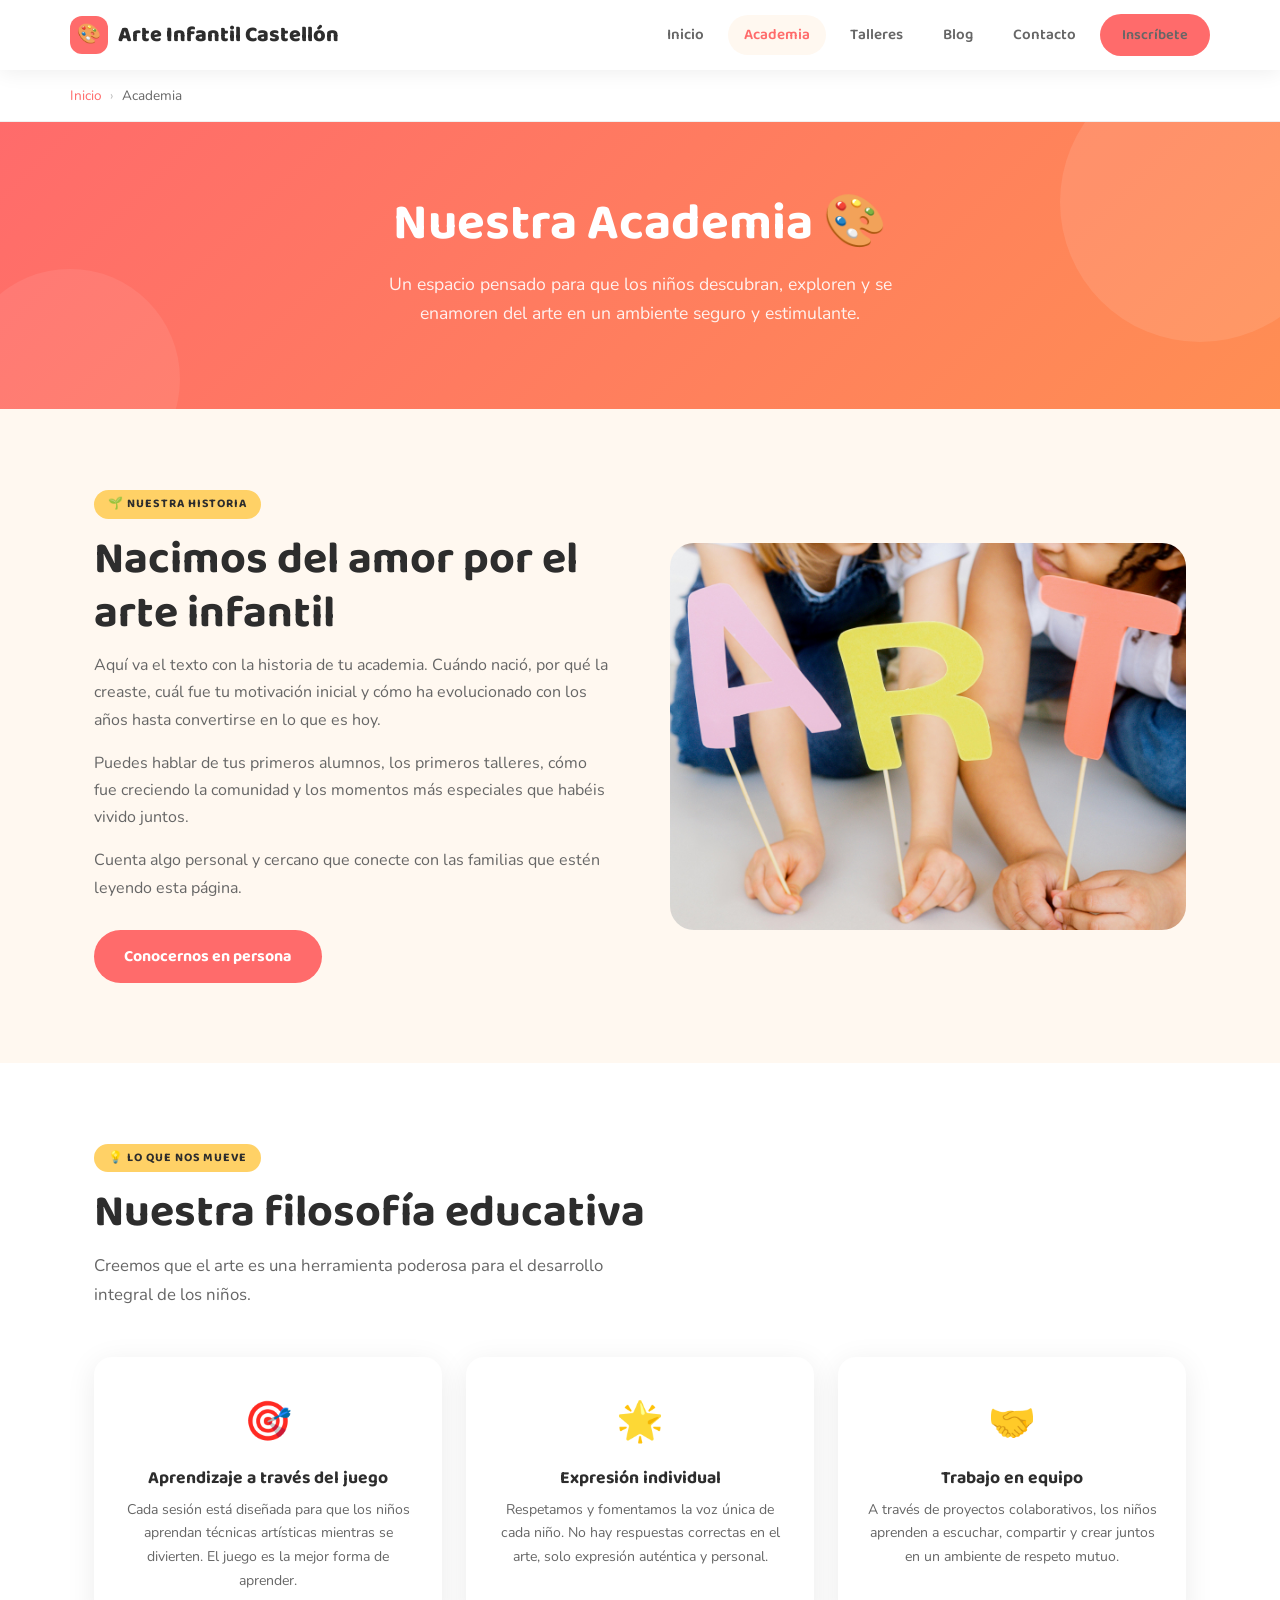
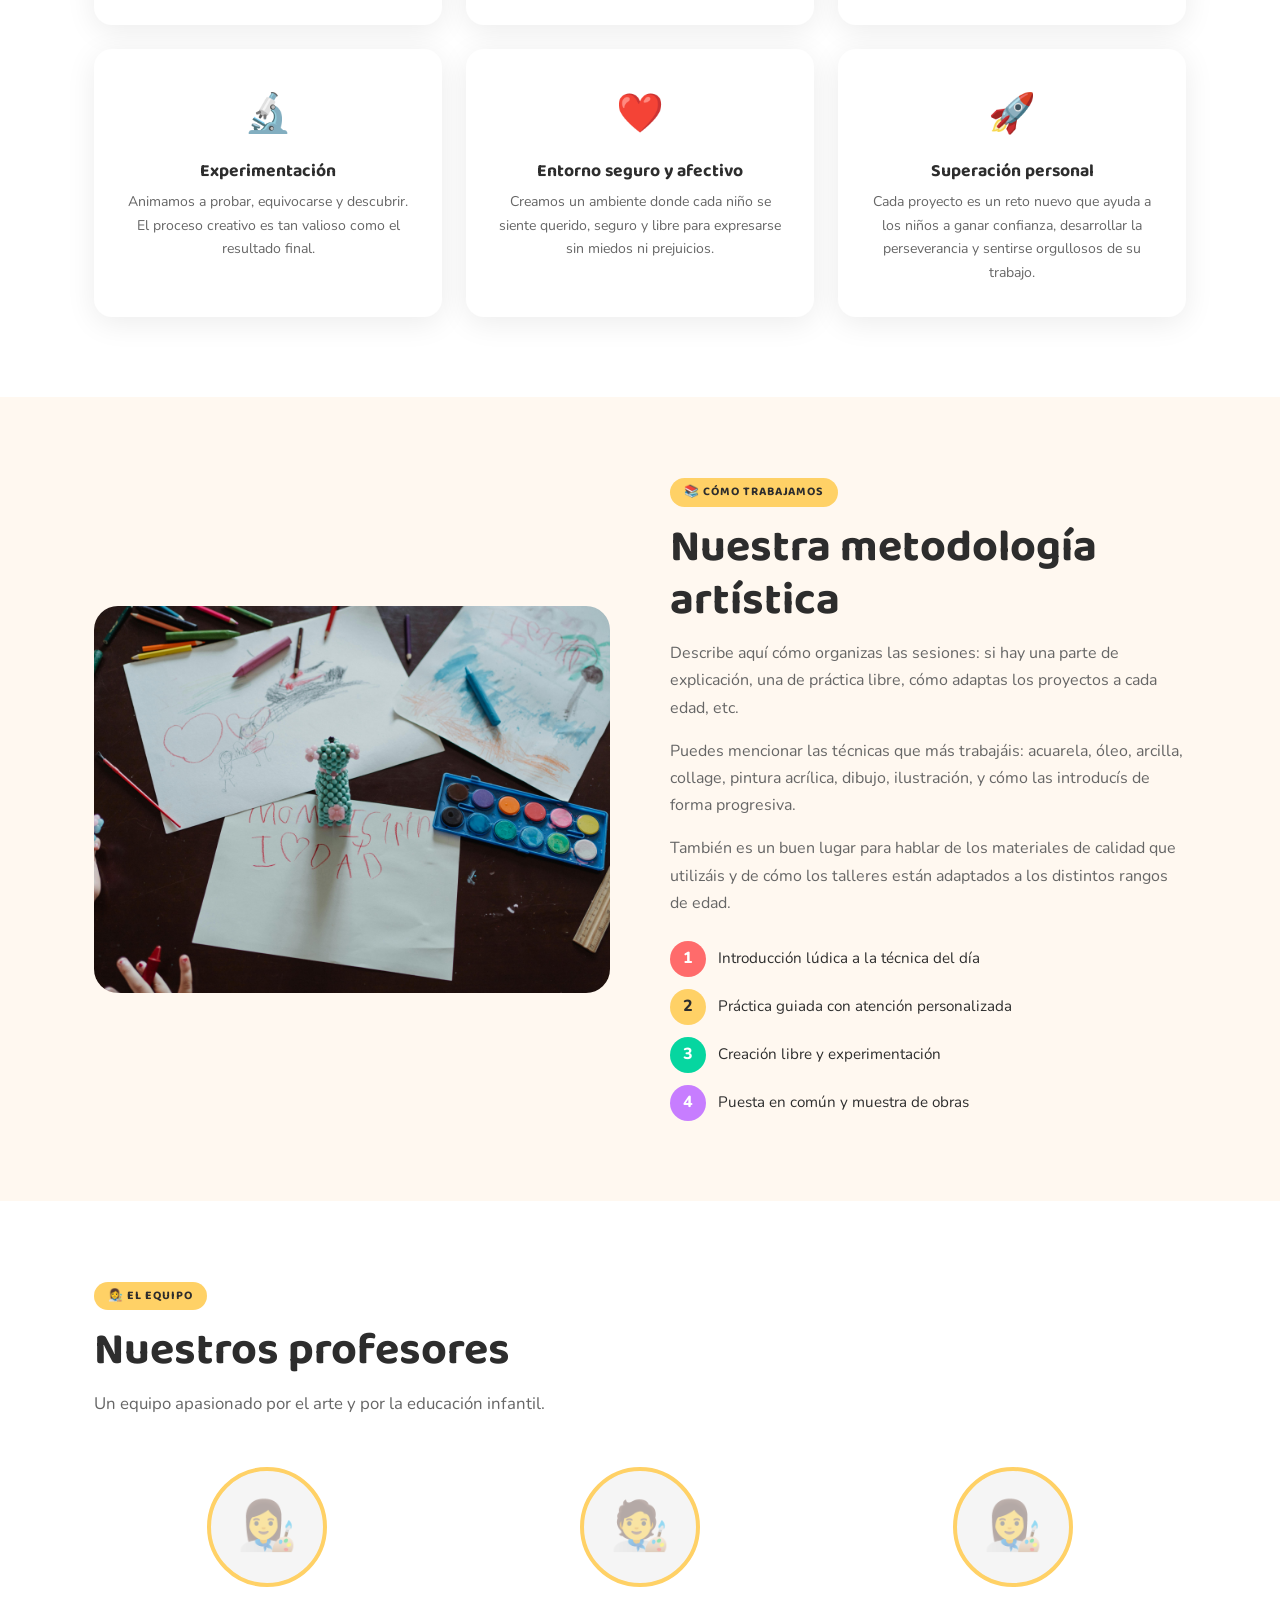
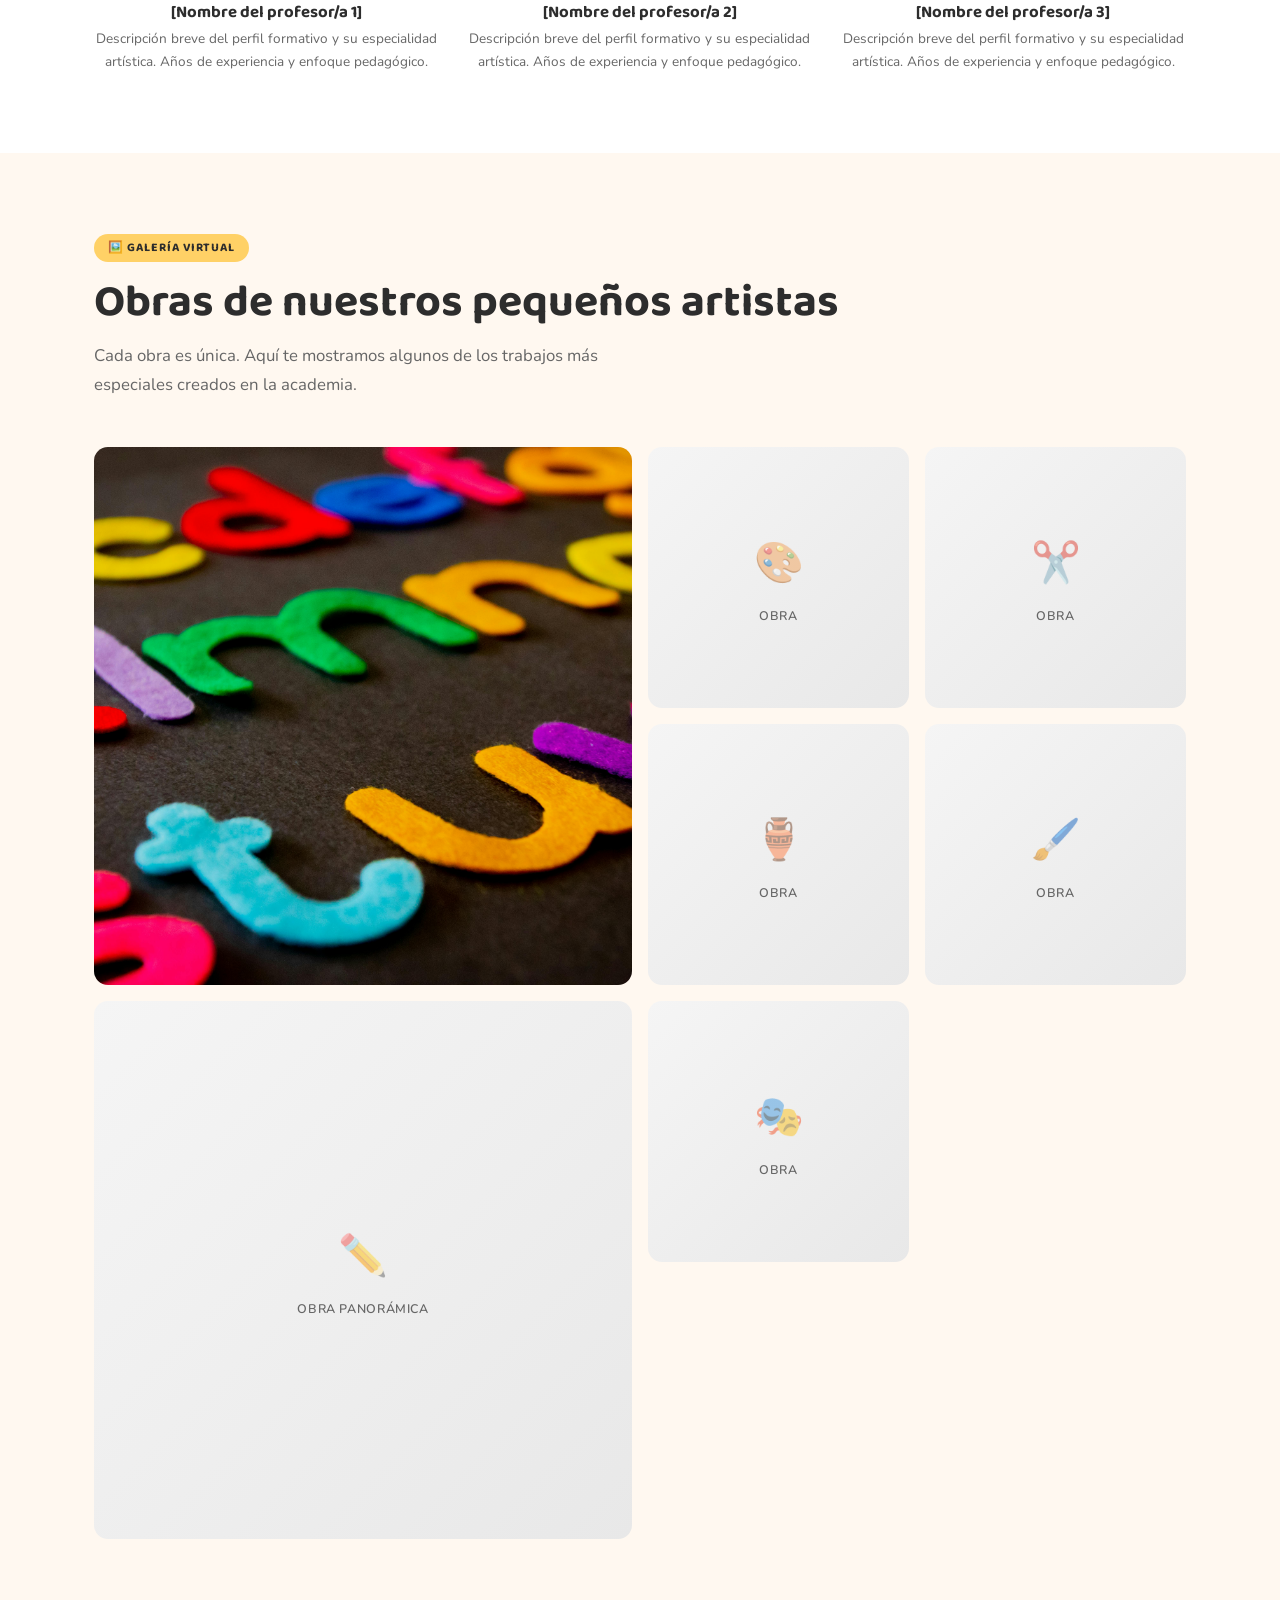
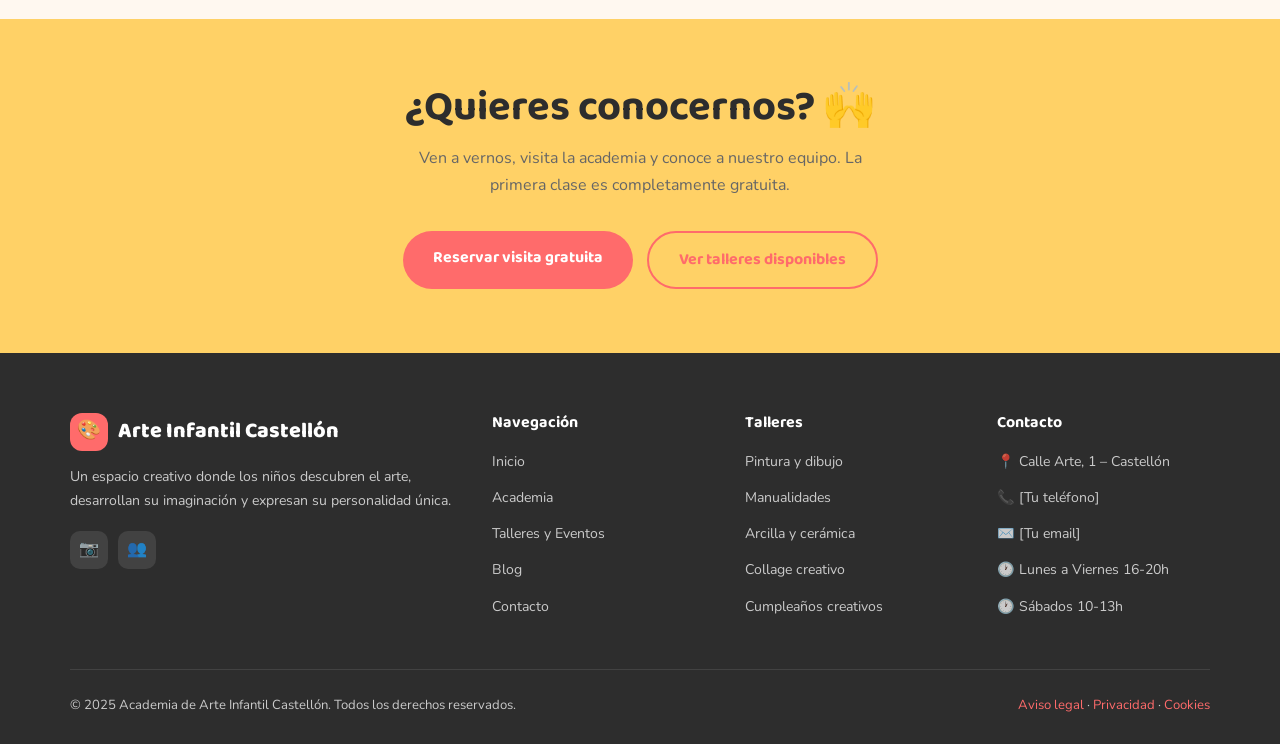
==== commit 79231438: "añadidas fotos a las paginas dos" ====
--- a/academia.html
+++ b/academia.html
@@ -65,7 +65,8 @@
         </div>
         <div>
           <div style="border-radius:24px;overflow:hidden;aspect-ratio:4/3;">
-            <div class="img-placeholder" style="min-height:100%;"><span class="ph-icon">🏫</span><p>Foto de la academia</p></div>
+            <img src="public/images/pexels-artempodrez-6941461.jpg" alt="Taller de manualidades" class="slide-img">
+            <!--<div class="img-placeholder" style="min-height:100%;"><span class="ph-icon">🏫</span><p>Foto de la academia</p></div>-->
           </div>
         </div>
       </div>
@@ -119,7 +120,7 @@
       <div style="display:grid;grid-template-columns:1fr 1fr;gap:60px;align-items:center;">
         <div>
           <div style="border-radius:24px;overflow:hidden;aspect-ratio:4/3;">
-            <div class="img-placeholder" style="min-height:100%;"><span class="ph-icon">🖌️</span><p>Foto de metodología</p></div>
+            <img src="public/images/pexels-ketut-subiyanto-4815080.jpg" alt="Taller de manualidades" class="slide-img">
           </div>
         </div>
         <div>
@@ -197,7 +198,7 @@
       <p class="section-subtitle">Cada obra es única. Aquí te mostramos algunos de los trabajos más especiales creados en la academia.</p>
       <div class="gallery-grid">
         <div class="gallery-item wide tall">
-          <div class="img-placeholder" style="min-height:100%;"><span class="ph-icon">🖼️</span><p>Obra destacada</p></div>
+          <img src="public/images/pexels-magda-ehlers-pexels-1337387.jpg" alt="Taller de manualidades" class="slide-img">
         </div>
         <div class="gallery-item">
           <div class="img-placeholder" style="min-height:100%;"><span class="ph-icon">🎨</span><p>Obra</p></div>
